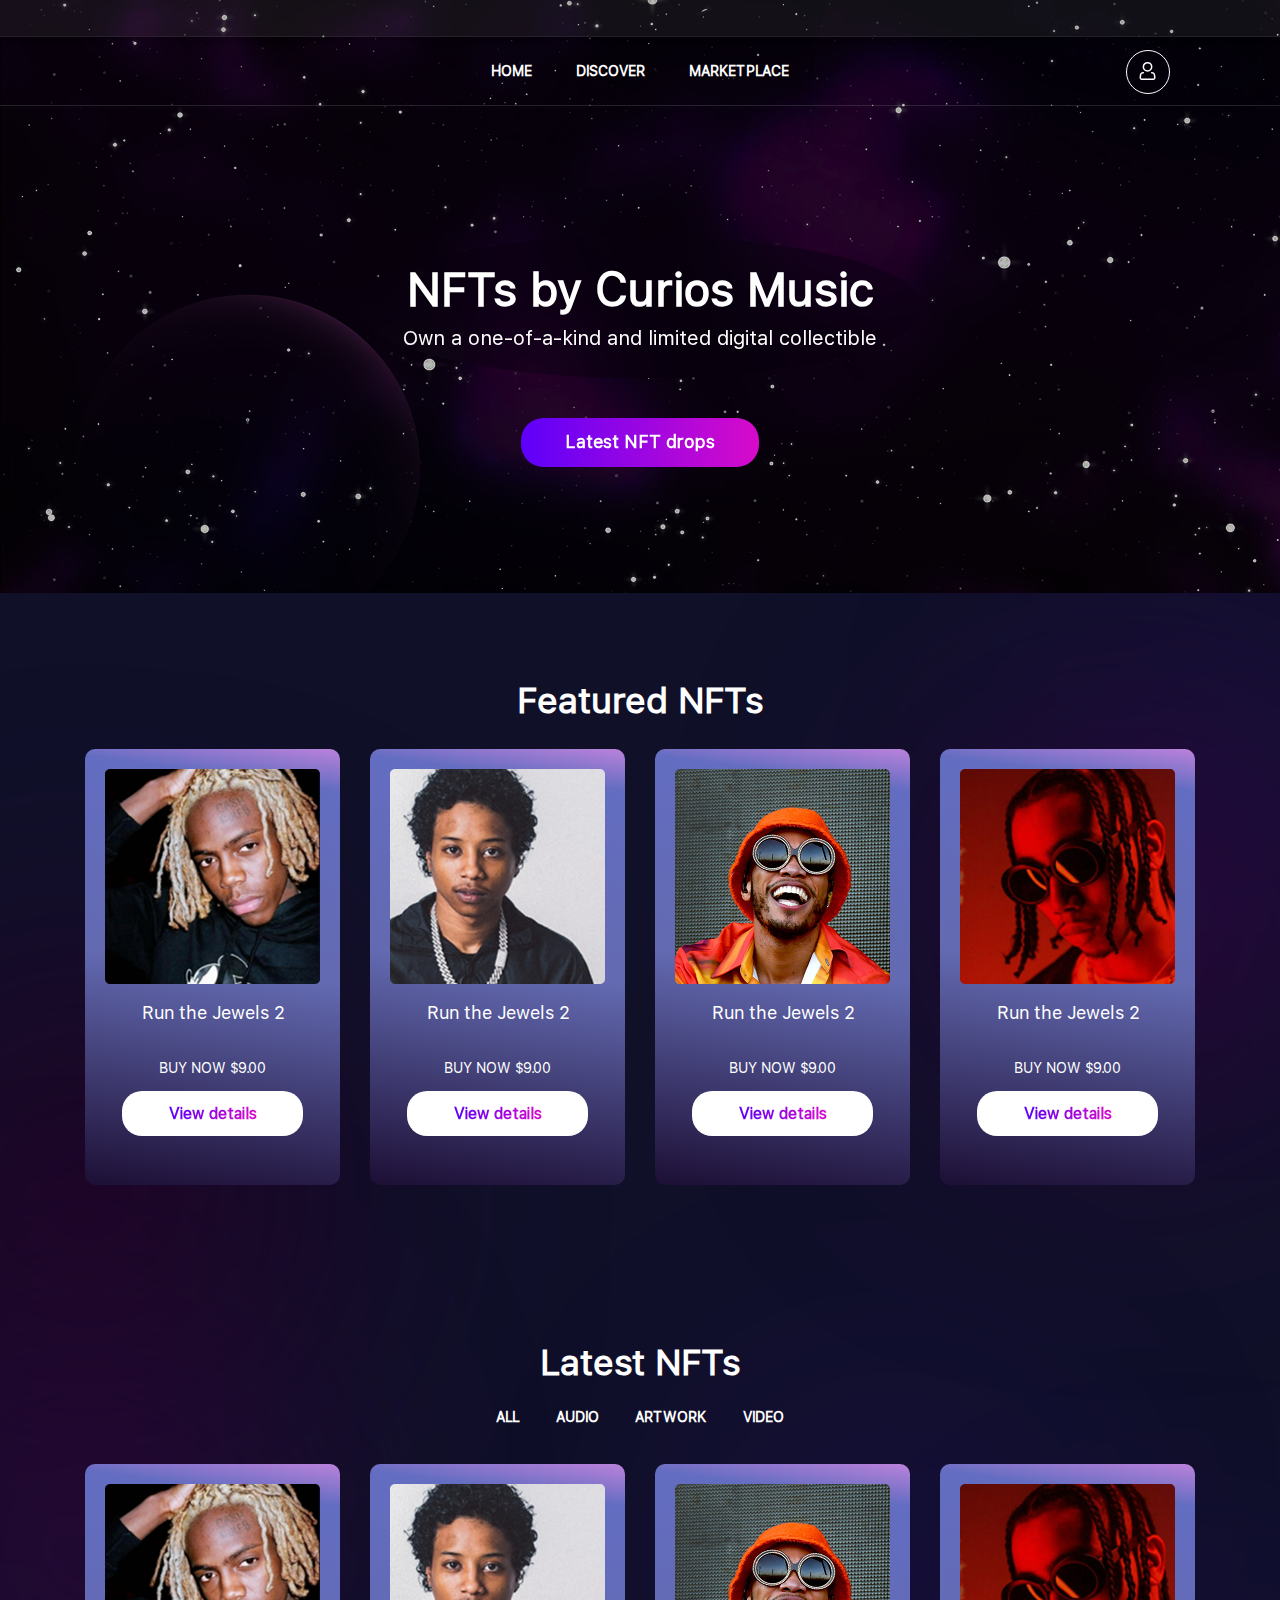
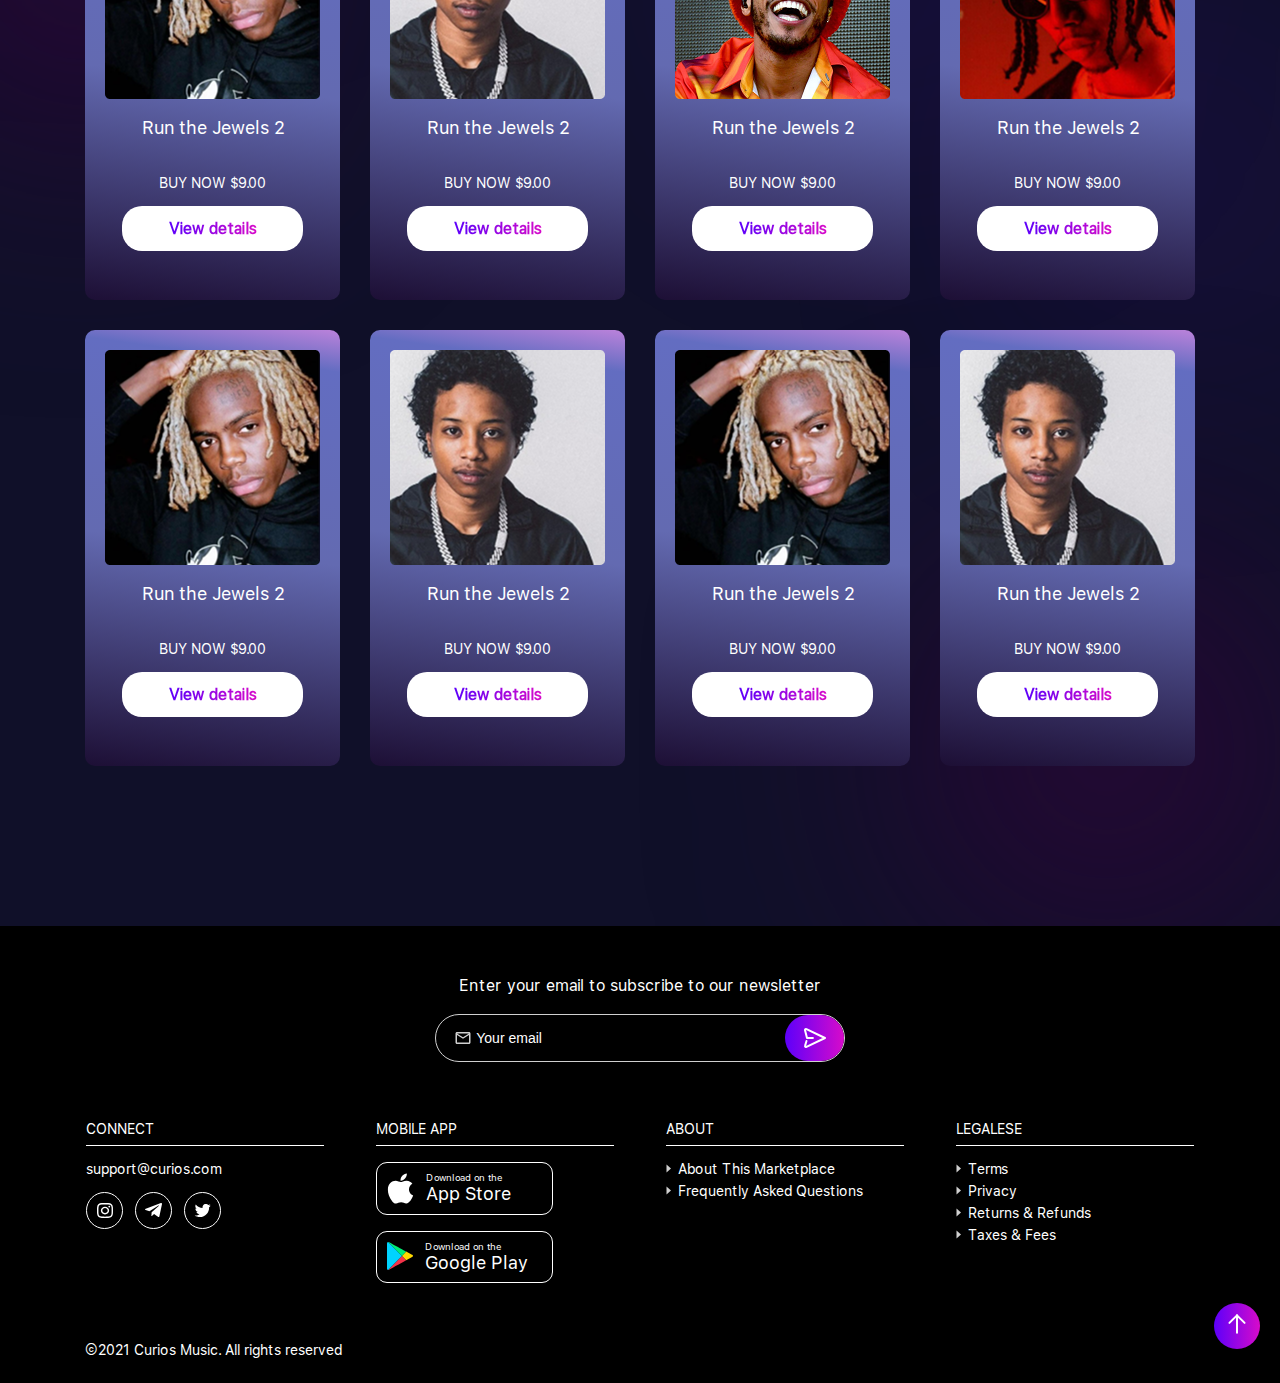
==== CuriosMusic/index.html @ eeb29ac4 "finish home page only html and css" ====
<!DOCTYPE html>
<html lang="en">

<head>
    <meta charset="UTF-8">
    <meta name="viewport" content="width=device-width, initial-scale=1.0">
    <link rel="stylesheet" href="css/style.css">
    <link rel="stylesheet" href="font/stylesheet.css">
    <title>Home</title>
</head>

<body>
    <header class="header">
        <div class="header__blur"></div>
        <nav class="nav-top">
            <a href="#" class="link link__border">HOME</a>
            <a href="#" class="link link__border">discover</a>
            <a href="#" class="link link__border">marketplace</a>
            <div class="login">
                <svg width="17" height="20" viewBox="0 0 17 20" fill="none" xmlns="http://www.w3.org/2000/svg">
                    <path
                        d="M8.52496 9.97501C10.8204 9.97501 12.6812 8.11419 12.6812 5.81876C12.6812 3.52332 10.8204 1.66251 8.52496 1.66251C6.22953 1.66251 4.36871 3.52332 4.36871 5.81876C4.36871 8.11419 6.22953 9.97501 8.52496 9.97501Z"
                        stroke="white" stroke-width="1.5" />
                    <path
                        d="M12.6812 11.6375H12.9738C13.5815 11.6377 14.1683 11.8598 14.6238 12.262C15.0793 12.6643 15.3723 13.219 15.4476 13.822L15.7726 16.4189C15.8019 16.6528 15.781 16.8903 15.7114 17.1155C15.6419 17.3408 15.5252 17.5487 15.3692 17.7254C15.2131 17.9021 15.0213 18.0437 14.8063 18.1406C14.5914 18.2375 14.3584 18.2876 14.1226 18.2875H2.92733C2.69157 18.2876 2.4585 18.2375 2.24358 18.1406C2.02866 18.0437 1.83681 17.9021 1.68076 17.7254C1.52472 17.5487 1.40804 17.3408 1.33848 17.1155C1.26892 16.8903 1.24806 16.6528 1.2773 16.4189L1.60148 13.822C1.67688 13.2187 1.97007 12.6638 2.42594 12.2615C2.88181 11.8592 3.46895 11.6373 4.07695 11.6375H4.36871"
                        stroke="white" stroke-width="1.5" stroke-linecap="round" stroke-linejoin="round" />
                </svg>
            </div>
        </nav>
        <section class="main center">
            <article>
                <h1 class="head">NFTs by Curios Music</h1>
                <p class="text">Own a one-of-a-kind and limited digital collectible</p>
            </article>
            <a href="#" class="button button__gradient"><span>Latest NFT drops</span></a>
        </section>
    </header>
    <div class="background-content center">
        <div class="featured">
            <article>
                <h1 class="head head__light">Featured NFTs</h1>
            </article>
            <div class="featured__content">
                <div class="album">
                    <figure>
                        <img src="img/rectangle/Rectangle1.png" alt="Jewels">
                    </figure>
                    <article>
                        <h1 class="head head__small">Run the Jewels 2</h1>
                        <p class="bid"><br></p>
                        <p class="price">BUY NOW $9.00</p>
                    </article>

                    <a class="button button__white"><span>View details</span></a>
                </div>
                <div class="album">
                    <figure>
                        <img src="img/rectangle/Rectangle2.png" alt="Jewels">
                    </figure>
                    <article>
                        <h1 class="head head__small">Run the Jewels 2</h1>
                        <p class="bid"><br></p>
                        <p class="price">BUY NOW $9.00</p>
                    </article>

                    <a class="button button__white"><span>View details</span></a>
                </div>
                <div class="album">
                    <figure>
                        <img src="img/rectangle/Rectangle3.png" alt="Jewels">
                    </figure>
                    <article>
                        <h1 class="head head__small">Run the Jewels 2</h1>
                        <p class="bid"><br></p>
                        <p class="price">BUY NOW $9.00</p>
                    </article>

                    <a class="button button__white"><span>View details</span></a>
                </div>
                <div class="album">
                    <figure>
                        <img src="img/rectangle/Rectangle4.png" alt="Jewels">
                    </figure>
                    <article>
                        <h1 class="head head__small">Run the Jewels 2</h1>
                        <p class="bid"><br></p>
                        <p class="price">BUY NOW $9.00</p>
                    </article>

                    <a class="button button__white"><span>View details</span></a>
                </div>
            </div>

        </div>
        <div class="latest">
            <article>
                <h1 class="head head__light">Latest NFTs</h1>
            </article>
            <nav class="nav">
                <a href="#" class="link link__button">All</a>
                <a href="#" class="link link__button">audio</a>
                <a href="#" class="link link__button">artwork</a>
                <a href="#" class="link link__button">video</a>
            </nav>
            <div class="latest__box">
                <div class="album">
                    <figure>
                        <img src="img/rectangle/Rectangle1.png" alt="Jewels">
                    </figure>
                    <article>
                        <h1 class="head head__small">Run the Jewels 2</h1>
                        <p class="bid"><br></p>
                        <p class="price">BUY NOW $9.00</p>
                    </article>

                    <a class="button button__white"><span>View details</span></a>
                </div>
                <div class="album">
                    <figure>
                        <img src="img/rectangle/Rectangle2.png" alt="Jewels">
                    </figure>
                    <article>
                        <h1 class="head head__small">Run the Jewels 2</h1>
                        <p class="bid"><br></p>
                        <p class="price">BUY NOW $9.00</p>
                    </article>

                    <a class="button button__white"><span>View details</span></a>
                </div>
                <div class="album">
                    <figure>
                        <img src="img/rectangle/Rectangle3.png" alt="Jewels">
                    </figure>
                    <article>
                        <h1 class="head head__small">Run the Jewels 2</h1>
                        <p class="bid"><br></p>
                        <p class="price">BUY NOW $9.00</p>
                    </article>

                    <a class="button button__white"><span>View details</span></a>
                </div>
                <div class="album">
                    <figure>
                        <img src="img/rectangle/Rectangle4.png" alt="Jewels">
                    </figure>
                    <article>
                        <h1 class="head head__small">Run the Jewels 2</h1>
                        <p class="bid"><br></p>
                        <p class="price">BUY NOW $9.00</p>
                    </article>

                    <a class="button button__white"><span>View details</span></a>
                </div>
                <div class="album">
                    <figure>
                        <img src="img/rectangle/Rectangle1.png" alt="Jewels">
                    </figure>
                    <article>
                        <h1 class="head head__small">Run the Jewels 2</h1>
                        <p class="bid"><br></p>
                        <p class="price">BUY NOW $9.00</p>
                    </article>

                    <a class="button button__white"><span>View details</span></a>
                </div>
                <div class="album">
                    <figure>
                        <img src="img/rectangle/Rectangle2.png" alt="Jewels">
                    </figure>
                    <article>
                        <h1 class="head head__small">Run the Jewels 2</h1>
                        <p class="bid"><br></p>
                        <p class="price">BUY NOW $9.00</p>
                    </article>

                    <a class="button button__white"><span>View details</span></a>
                </div>
                <div class="album">
                    <figure>
                        <img src="img/rectangle/Rectangle1.png" alt="Jewels">
                    </figure>
                    <article>
                        <h1 class="head head__small">Run the Jewels 2</h1>
                        <p class="bid"><br></p>
                        <p class="price">BUY NOW $9.00</p>
                    </article>

                    <a class="button button__white"><span>View details</span></a>
                </div>
                <div class="album">
                    <figure>
                        <img src="img/rectangle/Rectangle2.png" alt="Jewels">
                    </figure>
                    <article>
                        <h1 class="head head__small">Run the Jewels 2</h1>
                        <p class="bid"><br></p>
                        <p class="price">BUY NOW $9.00</p>
                    </article>

                    <a class="button button__white"><span>View details</span></a>
                </div>
            </div>
        </div>

        <div class="ellipse ellipse__big ellipse__loc1"></div>
        <div class="ellipse ellipse__loc2"></div>
        <div class="ellipse ellipse__blue ellipse__loc3"></div>
        <div class="ellipse ellipse__loc4"></div>
        <div class="ellipse ellipse__blue ellipse__loc5"></div>
        <div class="ellipse ellipse__blue ellipse__loc6"></div>
        <div class="ellipse ellipse__loc7"></div>
    </div>
    <footer class="footer">
        <div class="subscribe">
            <p class="text text__light">Enter your email to subscribe to our newsletter</p>
            <form action="#">
                <input class="subscribe__email" type="email" placeholder="Your email">
                <button class="subscribe__button">
                    <svg width="24" height="24" viewBox="0 0 24 24" fill="none" xmlns="http://www.w3.org/2000/svg">
                        <path
                            d="M9.91199 12H3.99999L2.02299 4.13505C2.01033 4.08934 2.00262 4.0424 1.99999 3.99505C1.97799 3.27405 2.77199 2.77405 3.45999 3.10405L22 12L3.45999 20.896C2.77999 21.223 1.99599 20.737 1.99999 20.029C2.00201 19.9658 2.01313 19.9031 2.03299 19.843L3.49999 15"
                            stroke="white" stroke-width="2" stroke-linecap="round" stroke-linejoin="round" />
                    </svg>
                </button>
            </form>
        </div>
        <nav class="nav__footer">
            <div class="nav__box">
                <h1 class="text text__small nav__line">Connect</h1>
                <a href="#" class="link__footer">support@curios.com</a>
                <div class="messengers">
                    <figure class="messenger">
                        <svg width="16" height="15" viewBox="0 0 16 15" fill="none" xmlns="http://www.w3.org/2000/svg">
                            <path
                                d="M8 1.375C10.1333 1.375 10.4 1.375 11.2667 1.4375C13.4667 1.5 14.4667 2.5 14.5333 4.5C14.6 5.3125 14.6 5.5 14.6 7.5C14.6 9.5 14.6 9.75 14.5333 10.5C14.4667 12.5 13.4 13.5 11.2667 13.5625C10.4 13.625 10.2 13.625 8 13.625C5.86667 13.625 5.6 13.625 4.8 13.5625C2.6 13.5 1.6 12.5 1.53333 10.5C1.46667 9.6875 1.46667 9.5 1.46667 7.5C1.46667 5.5 1.46667 5.25 1.53333 4.5C1.6 2.5 2.66667 1.5 4.8 1.4375C5.6 1.375 5.86667 1.375 8 1.375ZM8 0C5.8 0 5.53333 0 4.73333 0.0625C1.8 0.1875 0.2 1.6875 0.0666667 4.4375C0 5.1875 0 5.4375 0 7.5C0 9.5625 0 9.8125 0.0666667 10.5625C0.2 13.3125 1.8 14.8125 4.73333 14.9375C5.53333 15 5.8 15 8 15C10.2 15 10.4667 15 11.2667 14.9375C14.2 14.8125 15.8 13.3125 15.9333 10.5625C16 9.8125 16 9.5625 16 7.5C16 5.4375 16 5.1875 15.9333 4.4375C15.8 1.6875 14.2 0.1875 11.2667 0.0625C10.4667 0 10.2 0 8 0ZM8 3.625C5.73333 3.625 3.86667 5.375 3.86667 7.5C3.86667 9.625 5.73333 11.375 8 11.375C10.2667 11.375 12.1333 9.625 12.1333 7.5C12.1333 5.375 10.2667 3.625 8 3.625ZM8 10C6.53333 10 5.33333 8.875 5.33333 7.5C5.33333 6.125 6.53333 5 8 5C9.46667 5 10.6667 6.125 10.6667 7.5C10.6667 8.875 9.46667 10 8 10ZM12.2667 2.625C11.7333 2.625 11.3333 3 11.3333 3.5C11.3333 4 11.7333 4.375 12.2667 4.375C12.8 4.375 13.2 4 13.2 3.5C13.2 3 12.8 2.625 12.2667 2.625Z"
                                fill="white" />
                        </svg>
                    </figure>
                    <figure class="messenger">
                        <svg width="17" height="14" viewBox="0 0 17 14" fill="none" xmlns="http://www.w3.org/2000/svg">
                            <path
                                d="M6.65821 9.17502L6.37417 13.0909C6.80023 13.0909 6.94225 12.9511 7.15528 12.7413L9.07255 10.9931L12.9781 13.7902C13.6882 14.2098 14.1853 14 14.3983 13.1609L16.9547 1.27324C17.1677 0.224335 16.5996 -0.195228 15.8895 0.0844807L0.764382 5.74859C-0.229757 6.09822 -0.229757 6.65764 0.622362 6.93735L4.4569 8.12611L13.4752 2.60186C13.9012 2.32215 14.2563 2.46201 13.9722 2.74172L6.65821 9.17502Z"
                                fill="white" />
                        </svg>
                    </figure>
                    <figure class="messenger">
                        <svg width="17" height="17" viewBox="0 0 17 17" fill="none" xmlns="http://www.w3.org/2000/svg">
                            <path
                                d="M16.7471 3.49695C16.1557 3.75904 15.5203 3.93612 14.8523 4.01616C15.5415 3.60377 16.0572 2.9547 16.303 2.19008C15.6555 2.5747 14.9468 2.84543 14.2078 2.9905C13.7108 2.45986 13.0525 2.10814 12.3352 1.98996C11.6178 1.87177 10.8815 1.99372 10.2405 2.33688C9.59961 2.68004 9.08989 3.22521 8.79053 3.88774C8.49117 4.55028 8.41893 5.29311 8.585 6.00091C7.27295 5.93503 5.98941 5.59401 4.81768 4.99997C3.64595 4.40593 2.61222 3.57215 1.78359 2.55275C1.50025 3.0415 1.33734 3.60816 1.33734 4.21166C1.33702 4.75495 1.47081 5.28992 1.72683 5.7691C1.98286 6.24828 2.3532 6.65686 2.805 6.95858C2.28103 6.94191 1.76862 6.80033 1.31042 6.54562V6.58812C1.31037 7.3501 1.57394 8.08864 2.05642 8.67841C2.53891 9.26818 3.21058 9.67286 3.95746 9.82379C3.47139 9.95534 2.96178 9.97471 2.46713 9.88045C2.67786 10.5361 3.08833 11.1094 3.6411 11.5202C4.19386 11.931 4.86124 12.1586 5.5498 12.1712C4.38093 13.0888 2.93738 13.5865 1.45138 13.5843C1.18815 13.5844 0.925141 13.569 0.663712 13.5383C2.17209 14.5081 3.92795 15.0228 5.72121 15.0208C11.7916 15.0208 15.1102 9.99308 15.1102 5.63258C15.1102 5.49091 15.1066 5.34783 15.1003 5.20616C15.7458 4.73935 16.3029 4.1613 16.7457 3.49908L16.7471 3.49695Z"
                                fill="white" />
                        </svg>
                    </figure>
                </div>
            </div>
            <div class="nav__box">
                <h1 class="text text__small nav__line">mobile APP</h1>
                <div class="messenger__download">
                    <svg width="27" height="31" viewBox="0 0 27 31" fill="none" xmlns="http://www.w3.org/2000/svg">
                        <path
                            d="M22.0057 16.3563C21.9912 13.8921 23.1077 12.0349 25.3624 10.6654C24.1014 8.85879 22.1936 7.86514 19.6787 7.67363C17.2976 7.48574 14.6924 9.06113 13.7385 9.06113C12.7304 9.06113 10.4251 7.73867 8.61123 7.73867C4.86787 7.79648 0.889648 10.7232 0.889648 16.6779C0.889648 18.4376 1.21123 20.2551 1.85439 22.1268C2.71436 24.591 5.81455 30.6288 9.04844 30.5312C10.7395 30.4915 11.9354 29.3316 14.1359 29.3316C16.2714 29.3316 17.3771 30.5312 19.2632 30.5312C22.526 30.4843 25.3299 24.9957 26.1465 22.5242C21.7708 20.461 22.0057 16.4828 22.0057 16.3563ZM18.2081 5.33584C20.04 3.16064 19.8738 1.18057 19.8196 0.46875C18.2009 0.562695 16.3292 1.5708 15.2633 2.81016C14.089 4.13984 13.3988 5.78389 13.547 7.6375C15.2958 7.77119 16.8929 6.87148 18.2081 5.33584Z"
                            fill="white" />
                    </svg>
                    <div class="messenger__title">
                        <p class="messenger__text">Download on the</p>
                        <p class="messenger__head">App Store</p>
                    </div>

                </div>
                <div class="messenger__download">
                    <svg width="26" height="28" viewBox="0 0 26 28" fill="none" xmlns="http://www.w3.org/2000/svg">
                        <g clip-path="url(#clip0_101_503)">
                            <path
                                d="M19.1763 18.2793C22.473 16.458 24.9722 15.0701 25.1876 14.9622C25.8767 14.5935 26.5883 13.6176 25.1876 12.8596C24.7353 12.6212 22.3004 11.2765 19.1763 9.54248L14.8455 13.9433L19.1763 18.2792V18.2793Z"
                                fill="#FFD900" />
                            <path
                                d="M14.8455 13.9431L1.05565 27.9271C1.37933 27.9702 1.74476 27.8838 2.17558 27.6455C3.0801 27.1474 12.6688 21.8786 19.1763 18.2802L14.8455 13.9431Z"
                                fill="#F43249" />
                            <path
                                d="M14.8455 13.9432L19.1763 9.56403C19.1763 9.56403 3.1455 0.761301 2.17558 0.241665C1.81016 0.023899 1.40066 -0.0407871 1.03422 0.023899L14.8455 13.9432Z"
                                fill="#00EE76" />
                            <path
                                d="M14.8455 13.9432L1.03421 0.0239258C0.473687 0.15432 0 0.652597 0 1.67163V26.2794C0 27.2121 0.366539 27.8839 1.05564 27.9487L14.8455 13.9432Z"
                                fill="#00D3FF" />
                        </g>
                        <defs>
                            <clipPath id="clip0_101_503">
                                <rect width="26" height="28" fill="white" />
                            </clipPath>
                        </defs>
                    </svg>
                    <div class="messenger__title">
                        <p class="messenger__text">Download on the</p>
                        <p class="messenger__head">Google Play</p>
                    </div>

                </div>
            </div>
            <div class="nav__box">
                <h1 class="text text__small nav__line">about</h1>
                <div class="nav__link">
                    <a href="#" class="link__footer link__footer_title">
                        <svg width="5" height="9" viewBox="0 0 5 9" fill="none" xmlns="http://www.w3.org/2000/svg">
                            <path d="M5 4.5L0.5 8.39711L0.5 0.602886L5 4.5Z" fill="#D0D0D0" />
                        </svg><span>about this marketplace</span></a>
                    <a href="#" class="link__footer link__footer_title">
                        <svg width="5" height="9" viewBox="0 0 5 9" fill="none" xmlns="http://www.w3.org/2000/svg">
                            <path d="M5 4.5L0.5 8.39711L0.5 0.602886L5 4.5Z" fill="#D0D0D0" />
                        </svg><span>frequently asked questions</span></a>
                </div>
            </div>
            <div class="nav__box">
                <h1 class="text text__small nav__line">legalese</h1>
                <div class="nav__link">
                    <a href="#" class="link__footer link__footer_title">
                        <svg width="5" height="9" viewBox="0 0 5 9" fill="none" xmlns="http://www.w3.org/2000/svg">
                            <path d="M5 4.5L0.5 8.39711L0.5 0.602886L5 4.5Z" fill="#D0D0D0" />
                        </svg><span>terms</span></a>
                    <a href="#" class="link__footer link__footer_title">
                        <svg width="5" height="9" viewBox="0 0 5 9" fill="none" xmlns="http://www.w3.org/2000/svg">
                            <path d="M5 4.5L0.5 8.39711L0.5 0.602886L5 4.5Z" fill="#D0D0D0" />
                        </svg><span>privacy</span></a>
                    <a href="#" class="link__footer link__footer_title">
                        <svg width="5" height="9" viewBox="0 0 5 9" fill="none" xmlns="http://www.w3.org/2000/svg">
                            <path d="M5 4.5L0.5 8.39711L0.5 0.602886L5 4.5Z" fill="#D0D0D0" />
                        </svg><span>returns & refunds</span></a>
                    <a href="#" class="link__footer link__footer_title">
                        <svg width="5" height="9" viewBox="0 0 5 9" fill="none" xmlns="http://www.w3.org/2000/svg">
                            <path d="M5 4.5L0.5 8.39711L0.5 0.602886L5 4.5Z" fill="#D0D0D0" />
                        </svg><span>taxes & fees</span></a>
                </div>
            </div>
        </nav>
        <div class="footer__about center">
            <a href="#" class="footer__author">©2021 Curios Music. All rights reserved</a>
            <div class="footer__pay">

            </div>
            <button class="button button__up">
                <svg width="26" height="26" viewBox="0 0 26 26" fill="none" xmlns="http://www.w3.org/2000/svg">
                    <path d="M13 21.6666V4.33325" stroke="white" stroke-width="2" stroke-linecap="round"
                        stroke-linejoin="round" />
                    <path d="M5.41669 11.9166L13 4.33325L20.5834 11.9166" stroke="white" stroke-width="2"
                        stroke-linecap="round" stroke-linejoin="round" />
                </svg>
            </button>
        </div>
    </footer>
</body>

</html>
---- CuriosMusic/css/style.css ----
* {
  margin: 0;
  padding: 0;
}

body {
  font-family: "SFProText";
  background: #101029;
}

a {
  text-decoration: none;
}

.center {
  padding-left: calc(50% - 555px);
  padding-right: calc(50% - 555px);
}

.header {
  display: flex;
  flex-direction: column;
  position: relative;
  padding-top: 2.25rem;
  padding-bottom: 7.88rem;
  background: url("../img/bachground.png");
}
.header__blur {
  position: absolute;
  top: 0;
  width: 100%;
  height: 2.25rem;
  box-shadow: 0px 4px 4px 0px rgba(0, 0, 0, 0.2509803922);
  background: rgba(124, 124, 124, 0.1254901961);
}

.nav-top {
  display: flex;
  flex-direction: row;
  justify-content: center;
  position: relative;
  font-size: 0.875em;
  gap: 3.125em;
  border-top: 1px solid rgba(255, 255, 255, 0.1254901961);
  border-bottom: 1px solid rgba(255, 255, 255, 0.1254901961);
}

.featured {
  display: flex;
  flex-direction: column;
  align-items: center;
  padding-top: 5.625em;
}
.featured__content {
  display: flex;
  flex-flow: row wrap;
  justify-content: center;
  gap: 1.875rem;
  padding-top: 1.875rem;
}

.latest {
  display: flex;
  flex-direction: column;
  align-items: center;
  padding-top: 10em;
  padding-bottom: 10em;
}
.latest__box {
  display: flex;
  flex-flow: row wrap;
  justify-content: center;
  gap: 1.875rem;
}

.nav {
  display: flex;
  flex-direction: row;
  align-items: center;
  margin-top: 1.25rem;
  margin-bottom: 2rem;
}
.nav__footer {
  display: flex;
  flex-flow: row wrap;
  justify-content: center;
  gap: 3.25rem;
}
.nav__box {
  display: flex;
  flex-direction: column;
  gap: 1rem;
  width: 14.875em;
}
.nav__link {
  display: flex;
  flex-direction: column;
  gap: 8px;
}
.nav__line {
  padding-bottom: 0.625em;
  border-bottom: 1px solid #FFF;
}

.album {
  display: flex;
  flex-direction: column;
  text-align: center;
  align-items: center;
  gap: 1em;
  padding: 1.25rem;
  width: 215px;
  height: 396px;
  border-radius: 10px;
  background: linear-gradient(188deg, rgb(187, 130, 219) 0%, rgb(99, 109, 193) 9%, rgb(99, 106, 177) 50%, rgb(29, 15, 53) 100%);
}
.album article {
  display: flex;
  flex-direction: column;
  gap: 0.625em;
}

.main {
  display: flex;
  flex-direction: column;
  align-items: center;
  gap: 2.5rem;
  padding-top: 8.125em;
}
.main article {
  width: 35.375em;
  height: 8.875em;
  background: rgba(8, 1, 12, 0.3764705882);
  border-radius: 50%;
  text-align: center;
  align-content: center;
  -webkit-backdrop-filter: blur(26px);
          backdrop-filter: blur(26px);
}
.main article p {
  padding-top: 0.75em;
}

.footer {
  display: flex;
  flex-direction: column;
  gap: 3.75em;
  padding-top: 3.25em;
  padding-bottom: 1.625em;
  background: #000;
}
.footer__about {
  display: flex;
  flex-direction: row;
  justify-content: space-between;
  position: relative;
}
.footer__author {
  font-weight: 400;
  font-size: 0.875em;
  line-height: 100%;
  color: #FFF;
}

.subscribe {
  display: flex;
  flex-direction: column;
  align-items: center;
  gap: 1.25rem;
}
.subscribe form {
  position: relative;
  display: flex;
  flex-direction: row;
  width: 25.625em;
}
.subscribe__email {
  width: 100%;
  height: auto;
  font-weight: 500;
  font-size: 0.875em;
  line-height: 100%;
  padding-left: 2.875em;
  padding-top: 1.07em;
  padding-bottom: 1.07em;
  padding-right: 4.6em;
  background: url("data:image/svg+xml;charset=UTF-8,%3csvg width='16' height='12' viewBox='0 0 16 12' fill='none' xmlns='http://www.w3.org/2000/svg'%3e%3cpath d='M15.5 1.5C15.5 0.675 14.825 0 14 0H2C1.175 0 0.5 0.675 0.5 1.5V10.5C0.5 11.325 1.175 12 2 12H14C14.825 12 15.5 11.325 15.5 10.5V1.5ZM14 1.5L8 5.25L2 1.5H14ZM14 10.5H2V3L8 6.75L14 3V10.5Z' fill='%23D0D0D0'/%3e%3c/svg%3e ") no-repeat;
  background-position: 1.344em;
  border: 1px solid #D0D0D0;
  border-radius: 1.5rem;
  box-sizing: border-box;
  color: #FFF;
}
.subscribe__email::-moz-placeholder {
  color: #FFF;
}
.subscribe__email::placeholder {
  color: #FFF;
}
.subscribe__button {
  position: absolute;
  display: flex;
  justify-content: center;
  align-items: center;
  cursor: pointer;
  top: 1px;
  right: 1px;
  width: 59px;
  height: 46px;
  background: linear-gradient(90deg, #5D00FA 0%, #D70BCA 100%);
  border: none;
  border-radius: 1.5rem;
}

.login {
  position: absolute;
  align-content: center;
  text-align: center;
  right: 8.6%;
  top: calc(50% - 1.3125rem);
  width: 2.625rem;
  height: 2.625rem;
  border-radius: 50%;
  border: 1px solid #FFF;
  transition: 0.4s;
  cursor: pointer;
}
.login path {
  transition: 0.4s;
}
.login:hover {
  border: 1px solid #5B00FB;
}
.login:hover path {
  stroke: #5B00FB;
}

.head {
  font-weight: 600;
  font-size: 2.875em;
  line-height: 100%;
  color: #FFF;
}
.head__light {
  font-size: 2.25em;
}
.head__small {
  font-weight: 500;
  font-size: 1.125em;
}

.text {
  font-weight: 500;
  font-size: 1.25em;
  line-height: 100%;
  color: #FFF;
}
.text__light {
  font-size: 1em;
}
.text__small {
  font-size: 0.875em;
  text-transform: uppercase;
}

.price {
  font-weight: 500;
  font-size: 0.875em;
  line-height: 100%;
  text-transform: uppercase;
  color: #FFF;
}

.messengers {
  display: flex;
  flex-direction: row;
  gap: 0.75rem;
}

.messenger {
  display: flex;
  justify-content: center;
  align-items: center;
  width: 35px;
  height: 35px;
  border: 1px solid #FFF;
  border-radius: 50%;
  transition: 0.4s;
  cursor: pointer;
}
.messenger path {
  transition: 0.4s;
}
.messenger:hover {
  border: 1px solid #5B00FB;
}
.messenger:hover path {
  stroke: #5B00FB;
}
.messenger:hover path {
  fill: #5B00FB;
}
.messenger__download {
  display: flex;
  flex-direction: row;
  gap: 0.75rem;
  justify-content: start;
  width: 165px;
  padding-top: 10px;
  padding-bottom: 10px;
  padding-left: 10px;
  border: 1px solid #FFF;
  border-radius: 11px;
  cursor: pointer;
}
.messenger__download:hover {
  border: 1px solid #5B00FB;
}
.messenger__title {
  display: flex;
  flex-direction: column;
  gap: 2px;
}
.messenger__text {
  font-weight: 300;
  font-size: 0.6em;
  line-height: 100%;
  color: #FFF;
}
.messenger__head {
  font-weight: 400;
  font-size: 18px;
  line-height: 100%;
  color: #FFF;
}

.link {
  padding-top: 1.688rem;
  padding-bottom: 1.688rem;
  font-weight: 600;
  line-height: 100%;
  text-transform: uppercase;
  color: #FFF;
  text-decoration: none;
  transition: 0.4s;
  box-sizing: border-box;
}
.link:hover {
  color: #5B00FB;
}
.link__border {
  display: inline-block;
  position: relative;
  text-align: center;
}
.link__border:after {
  top: 0;
  content: "";
  position: absolute;
  width: calc(100% + 2.8em);
  height: 2px;
  left: -1.25em;
  background: transpartent;
  transition: background 0.4s;
}
.link__border:hover:after {
  background: #5B00FB;
}
.link__button {
  position: relative;
  font-size: 0.875em;
  padding: 0.54rem 1.15rem;
  color: #FFF;
  border-radius: 1em;
  transition: 0.4s;
}
.link__button:hover {
  background: linear-gradient(90deg, #5D00FA 0%, #D70BCA 100%);
  color: #FFF;
}
.link__footer {
  font-weight: 400;
  font-size: 0.875em;
  line-height: 100%;
  color: #FFF;
}
.link__footer:hover {
  color: #5B00FB;
}
.link__footer:hover path {
  fill: #5B00FB;
}
.link__footer_title {
  display: flex;
  flex-direction: row;
  align-items: center;
  gap: 0.5em;
  text-transform: capitalize;
}

.button {
  font-weight: 600;
  font-size: 1.125em;
  line-height: 100%;
  color: #FFF;
  cursor: pointer;
}
.button__gradient {
  position: relative;
  border: none;
  border-radius: 1.25em;
  padding: 0.861em 2.45em;
  background: linear-gradient(90deg, #5D00FA 0%, #D70BCA 100%);
  transition: background 0.4s;
}
.button__gradient span {
  transition: 0.4s;
  background: #FFF;
  -webkit-background-clip: text;
  -webkit-text-fill-color: transparent;
}
.button__gradient:hover {
  background: #FFF;
}
.button__gradient:hover span {
  transition: 0.4s;
  background: linear-gradient(90deg, #5D00FA 0%, #D70BCA 100%);
  -webkit-background-clip: text;
  -webkit-text-fill-color: transparent;
}
.button__white {
  position: relative;
  font-size: 1em;
  border: none;
  border-radius: 1.25em;
  padding: 0.91em 2.9em;
  background: #FFF;
}
.button__white span {
  transition: 0.4s;
  background: linear-gradient(90deg, #5D00FA 0%, #D70BCA 100%);
  -webkit-background-clip: text;
  -webkit-text-fill-color: transparent;
}
.button__white:hover {
  background: linear-gradient(90deg, #5D00FA 0%, #D70BCA 100%);
}
.button__white:hover span {
  transition: 0.4s;
  background: #FFF;
  -webkit-background-clip: text;
  -webkit-text-fill-color: transparent;
}
.button__up {
  position: absolute;
  bottom: 0.5rem;
  right: 1.25rem;
  justify-content: center;
  width: 46px;
  height: 46px;
  background: linear-gradient(90deg, #5D00FA 0%, #D70BCA 100%);
  border-radius: 50%;
  border: none;
}

.background-content {
  position: relative;
  overflow: hidden;
  z-index: 0;
  background: #101029;
}

.ellipse {
  z-index: -5;
  position: absolute;
  filter: blur(145px);
  border-radius: 50%;
  background: #37013E;
  width: 18.625rem;
  height: 18.625rem;
}
.ellipse__big {
  width: 25.375rem;
  height: 25.375rem;
  background: #230127;
}
.ellipse__blue {
  background: rgba(91, 0, 251, 0.1411764706);
}
.ellipse__loc1 {
  top: 24.938rem;
  left: -7.25rem;
}
.ellipse__loc2 {
  top: 50.313rem;
  left: -3.875rem;
}
.ellipse__loc3 {
  top: 2.25rem;
  right: -6.375rem;
}
.ellipse__loc4 {
  z-index: -4;
  top: 11.563rem;
  right: 0;
}
.ellipse__loc5 {
  top: 64.625rem;
  right: -3.313rem;
}
.ellipse__loc6 {
  z-index: -4;
  top: 51.5rem;
  right: 15rem;
}
.ellipse__loc7 {
  bottom: 1.625rem;
  right: 1.5rem;
}

@media (min-width: 1921px) {
  body {
    width: 1920px;
    padding-left: calc(50% - 960px);
    padding-right: calc(50% - 960px);
  }
}
@media (max-width: 1024px) {
  .center {
    padding-left: calc(50% - 50vw);
    padding-right: calc(50% - 50vw);
  }
}/*# sourceMappingURL=style.css.map */
---- CuriosMusic/font/stylesheet.css ----
@font-face {
    font-family: 'SFProText';
    src: url('SFProText-Regular.woff2') format('woff2'),
        url('SFProText-Regular.woff') format('woff');
    font-weight: normal;
    font-style: normal;
    font-display: swap;
}
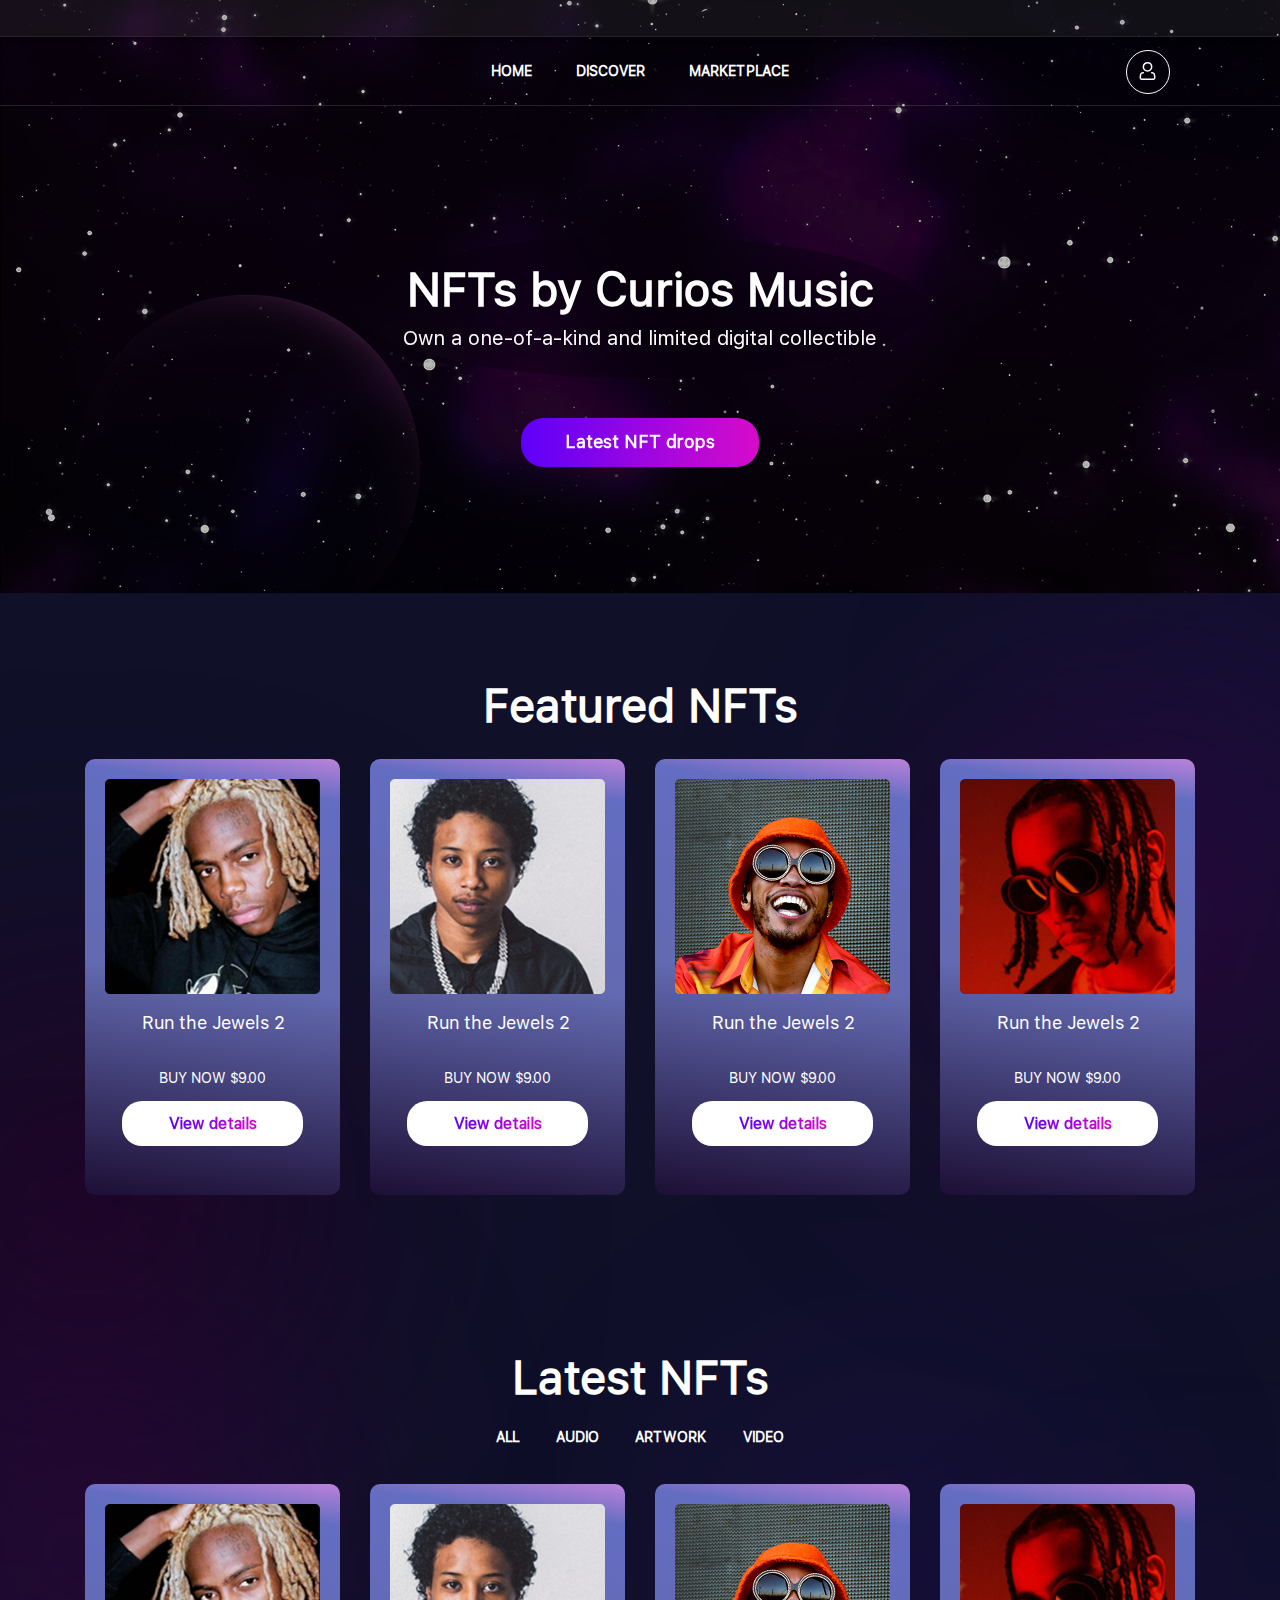
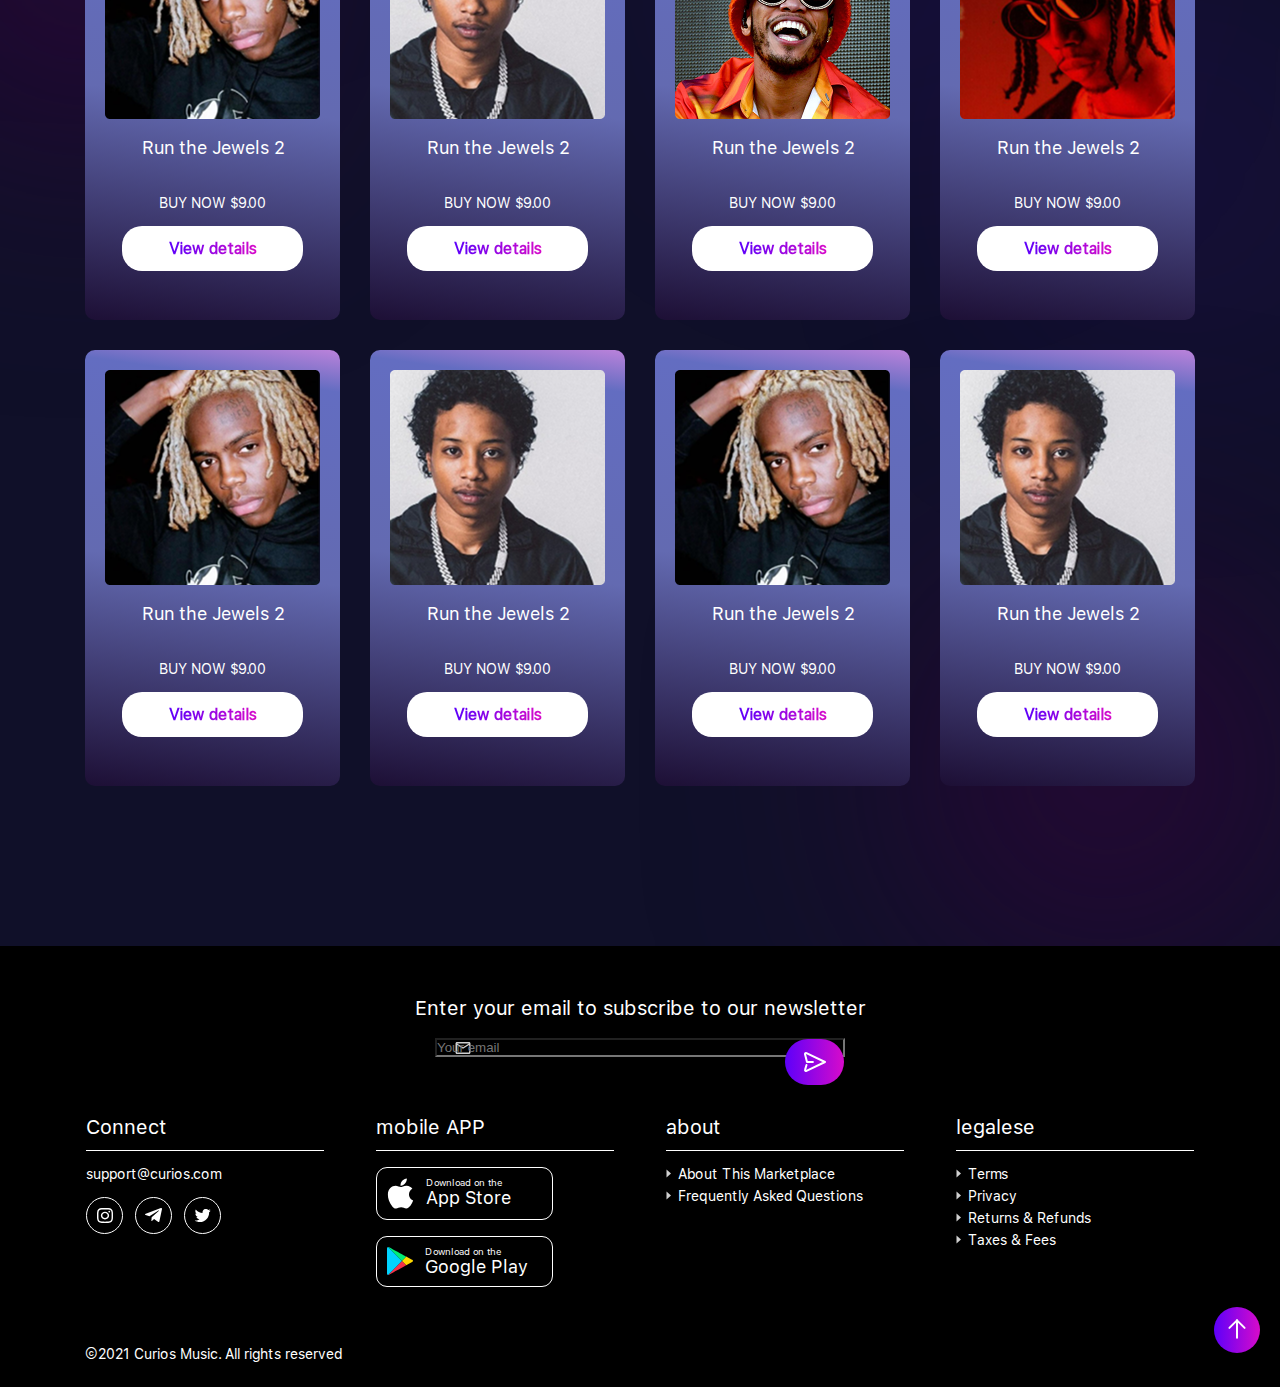
==== commit 859e0e0d: "Merge pull request #3 from VladimirTialin/CuriosMusic" ====
--- a/CuriosMusic/index.html
+++ b/CuriosMusic/index.html
@@ -38,7 +38,7 @@
     <div class="background-content center">
         <div class="featured">
             <article>
-                <h1 class="head head__light">Featured NFTs</h1>
+                <h1 class="head headt__t36">Featured NFTs</h1>
             </article>
             <div class="featured__content">
                 <div class="album">
@@ -46,7 +46,7 @@
                         <img src="img/rectangle/Rectangle1.png" alt="Jewels">
                     </figure>
                     <article>
-                        <h1 class="head head__small">Run the Jewels 2</h1>
+                        <h1 class="head head__t18">Run the Jewels 2</h1>
                         <p class="bid"><br></p>
                         <p class="price">BUY NOW $9.00</p>
                     </article>
@@ -58,7 +58,7 @@
                         <img src="img/rectangle/Rectangle2.png" alt="Jewels">
                     </figure>
                     <article>
-                        <h1 class="head head__small">Run the Jewels 2</h1>
+                        <h1 class="head head__t18">Run the Jewels 2</h1>
                         <p class="bid"><br></p>
                         <p class="price">BUY NOW $9.00</p>
                     </article>
@@ -70,7 +70,7 @@
                         <img src="img/rectangle/Rectangle3.png" alt="Jewels">
                     </figure>
                     <article>
-                        <h1 class="head head__small">Run the Jewels 2</h1>
+                        <h1 class="head head__t18">Run the Jewels 2</h1>
                         <p class="bid"><br></p>
                         <p class="price">BUY NOW $9.00</p>
                     </article>
@@ -82,7 +82,7 @@
                         <img src="img/rectangle/Rectangle4.png" alt="Jewels">
                     </figure>
                     <article>
-                        <h1 class="head head__small">Run the Jewels 2</h1>
+                        <h1 class="head head__t18">Run the Jewels 2</h1>
                         <p class="bid"><br></p>
                         <p class="price">BUY NOW $9.00</p>
                     </article>
@@ -94,7 +94,7 @@
         </div>
         <div class="latest">
             <article>
-                <h1 class="head head__light">Latest NFTs</h1>
+                <h1 class="head headt__t36">Latest NFTs</h1>
             </article>
             <nav class="nav">
                 <a href="#" class="link link__button">All</a>
@@ -108,7 +108,7 @@
                         <img src="img/rectangle/Rectangle1.png" alt="Jewels">
                     </figure>
                     <article>
-                        <h1 class="head head__small">Run the Jewels 2</h1>
+                        <h1 class="head head__t18">Run the Jewels 2</h1>
                         <p class="bid"><br></p>
                         <p class="price">BUY NOW $9.00</p>
                     </article>
@@ -120,7 +120,7 @@
                         <img src="img/rectangle/Rectangle2.png" alt="Jewels">
                     </figure>
                     <article>
-                        <h1 class="head head__small">Run the Jewels 2</h1>
+                        <h1 class="head head__t18">Run the Jewels 2</h1>
                         <p class="bid"><br></p>
                         <p class="price">BUY NOW $9.00</p>
                     </article>
@@ -132,7 +132,7 @@
                         <img src="img/rectangle/Rectangle3.png" alt="Jewels">
                     </figure>
                     <article>
-                        <h1 class="head head__small">Run the Jewels 2</h1>
+                        <h1 class="head head__t18">Run the Jewels 2</h1>
                         <p class="bid"><br></p>
                         <p class="price">BUY NOW $9.00</p>
                     </article>
@@ -144,7 +144,7 @@
                         <img src="img/rectangle/Rectangle4.png" alt="Jewels">
                     </figure>
                     <article>
-                        <h1 class="head head__small">Run the Jewels 2</h1>
+                        <h1 class="head head__t18">Run the Jewels 2</h1>
                         <p class="bid"><br></p>
                         <p class="price">BUY NOW $9.00</p>
                     </article>
@@ -156,7 +156,7 @@
                         <img src="img/rectangle/Rectangle1.png" alt="Jewels">
                     </figure>
                     <article>
-                        <h1 class="head head__small">Run the Jewels 2</h1>
+                        <h1 class="head head__t18">Run the Jewels 2</h1>
                         <p class="bid"><br></p>
                         <p class="price">BUY NOW $9.00</p>
                     </article>
@@ -168,7 +168,7 @@
                         <img src="img/rectangle/Rectangle2.png" alt="Jewels">
                     </figure>
                     <article>
-                        <h1 class="head head__small">Run the Jewels 2</h1>
+                        <h1 class="head head__t18">Run the Jewels 2</h1>
                         <p class="bid"><br></p>
                         <p class="price">BUY NOW $9.00</p>
                     </article>
@@ -180,7 +180,7 @@
                         <img src="img/rectangle/Rectangle1.png" alt="Jewels">
                     </figure>
                     <article>
-                        <h1 class="head head__small">Run the Jewels 2</h1>
+                        <h1 class="head head__t18">Run the Jewels 2</h1>
                         <p class="bid"><br></p>
                         <p class="price">BUY NOW $9.00</p>
                     </article>
@@ -192,7 +192,7 @@
                         <img src="img/rectangle/Rectangle2.png" alt="Jewels">
                     </figure>
                     <article>
-                        <h1 class="head head__small">Run the Jewels 2</h1>
+                        <h1 class="head head__t18">Run the Jewels 2</h1>
                         <p class="bid"><br></p>
                         <p class="price">BUY NOW $9.00</p>
                     </article>
@@ -345,6 +345,7 @@
             </button>
         </div>
     </footer>
+    <script src="js/script.js"></script>
 </body>
 
 </html>--- a/CuriosMusic/css/style.css
+++ b/CuriosMusic/css/style.css
@@ -1,3 +1,4 @@
+@charset "UTF-8";
 * {
   margin: 0;
   padding: 0;
@@ -22,8 +23,6 @@
   flex-direction: column;
   position: relative;
   padding-top: 2.25rem;
-  padding-bottom: 7.88rem;
-  background: url("../img/bachground.png");
 }
 .header__blur {
   position: absolute;
@@ -32,6 +31,16 @@
   height: 2.25rem;
   box-shadow: 0px 4px 4px 0px rgba(0, 0, 0, 0.2509803922);
   background: rgba(124, 124, 124, 0.1254901961);
+}
+
+.breadcrumbs {
+  display: flex;
+  justify-content: space-between;
+  padding-top: 1.125em;
+  padding-bottom: 1.125em;
+  box-shadow: 0px 4px 4px 0px rgba(0, 0, 0, 0.2509803922);
+  background: rgba(124, 124, 124, 0.1254901961);
+  border-bottom: 1px solid rgba(255, 255, 255, 0.1254901961);
 }
 
 .nav-top {
@@ -141,6 +150,98 @@
   padding-top: 0.75em;
 }
 
+.error {
+  display: flex;
+  flex-direction: column;
+  gap: 0.5em;
+  align-items: center;
+  padding-top: 6.9375em;
+  padding-bottom: 7.5em;
+}
+
+.about {
+  position: relative;
+}
+.about__box-gradient {
+  width: 22.9375em;
+  height: 24.5em;
+  border-radius: 0.3125rem;
+  background: linear-gradient(188deg, rgb(187, 130, 219) 0%, rgb(99, 109, 193) 9%, rgb(99, 106, 177) 50%, rgb(29, 15, 53) 100%);
+  top: 0.75rem;
+  right: 1.5rem;
+  position: absolute;
+}
+.about figure {
+  position: absolute;
+  width: auto;
+  height: auto;
+  top: -0.75rem;
+  right: 0;
+}
+.about p {
+  width: 59.9%;
+}
+
+.terms {
+  display: flex;
+  flex-direction: column;
+  gap: 1.25em;
+}
+.terms article {
+  display: flex;
+  flex-direction: column;
+  gap: 0.5em;
+}
+.terms article h2 {
+  padding-bottom: 0.875em;
+}
+
+.account {
+  display: flex;
+  flex-direction: row;
+  gap: 3.875em;
+  width: 380px;
+}
+.account__login {
+  display: flex;
+  flex-direction: column;
+  gap: 20px;
+  padding: 32px;
+  width: 382px;
+}
+.account__login_email {
+  background: url("data:image/svg+xml;charset=UTF-8,%3csvg width='16' height='12' viewBox='0 0 16 12' fill='none' xmlns='http://www.w3.org/2000/svg'%3e%3cpath d='M15.5 1.5C15.5 0.675 14.825 0 14 0H2C1.175 0 0.5 0.675 0.5 1.5V10.5C0.5 11.325 1.175 12 2 12H14C14.825 12 15.5 11.325 15.5 10.5V1.5ZM14 1.5L8 5.25L2 1.5H14ZM14 10.5H2V3L8 6.75L14 3V10.5Z' fill='%23D0D0D0'/%3e%3c/svg%3e ") no-repeat;
+  background-position: 1.5em;
+  padding-left: 3.25em;
+}
+.account__login_pass {
+  background: url("data:image/svg+xml;charset=UTF-8,%3csvg width='14' height='16' viewBox='0 0 14 16' fill='none' xmlns='http://www.w3.org/2000/svg'%3e%3cpath d='M11.0005 8H2.9995M11.0005 8H12.1C12.3387 8 12.5676 8.0885 12.7364 8.24603C12.9052 8.40356 13 8.61722 13 8.84V14.16C13 14.2703 12.9767 14.3795 12.9315 14.4815C12.8863 14.5834 12.82 14.676 12.7364 14.754C12.6528 14.832 12.5536 14.8938 12.4444 14.9361C12.3352 14.9783 12.2182 15 12.1 15H1.9C1.78181 15 1.66478 14.9783 1.55558 14.9361C1.44639 14.8938 1.34718 14.832 1.2636 14.754C1.18003 14.676 1.11374 14.5834 1.06851 14.4815C1.02328 14.3795 1 14.2703 1 14.16V8.84C1 8.61722 1.09482 8.40356 1.2636 8.24603C1.43239 8.0885 1.66131 8 1.9 8H2.9995H11.0005ZM11.0005 8V4.5C11.0005 3.3338 10.1995 1 7 1C3.8005 1 2.9995 3.3338 2.9995 4.5V8H11.0005Z' stroke='white' stroke-width='1.5' stroke-linecap='round' stroke-linejoin='round'/%3e%3c/svg%3e ") no-repeat;
+  background-position: 1.5em;
+}
+.account__label {
+  display: flex;
+  flex-direction: row;
+  gap: 0.5rem;
+}
+.account__btn {
+  margin-left: 58%;
+  width: 130px;
+  height: 49px;
+}
+.account__box-pass {
+  display: flex;
+  flex-direction: row;
+  align-items: center;
+  justify-content: space-between;
+  gap: 0.5rem;
+}
+.account__box-pass a {
+  padding-left: 1.875em;
+  text-decoration: underline;
+}
+.account__box-pass a:hover {
+  color: #5B00FB;
+}
 .footer {
   display: flex;
   flex-direction: column;
@@ -177,25 +278,8 @@
 .subscribe__email {
   width: 100%;
   height: auto;
-  font-weight: 500;
-  font-size: 0.875em;
-  line-height: 100%;
-  padding-left: 2.875em;
-  padding-top: 1.07em;
-  padding-bottom: 1.07em;
-  padding-right: 4.6em;
   background: url("data:image/svg+xml;charset=UTF-8,%3csvg width='16' height='12' viewBox='0 0 16 12' fill='none' xmlns='http://www.w3.org/2000/svg'%3e%3cpath d='M15.5 1.5C15.5 0.675 14.825 0 14 0H2C1.175 0 0.5 0.675 0.5 1.5V10.5C0.5 11.325 1.175 12 2 12H14C14.825 12 15.5 11.325 15.5 10.5V1.5ZM14 1.5L8 5.25L2 1.5H14ZM14 10.5H2V3L8 6.75L14 3V10.5Z' fill='%23D0D0D0'/%3e%3c/svg%3e ") no-repeat;
   background-position: 1.344em;
-  border: 1px solid #D0D0D0;
-  border-radius: 1.5rem;
-  box-sizing: border-box;
-  color: #FFF;
-}
-.subscribe__email::-moz-placeholder {
-  color: #FFF;
-}
-.subscribe__email::placeholder {
-  color: #FFF;
 }
 .subscribe__button {
   position: absolute;
@@ -241,12 +325,26 @@
   line-height: 100%;
   color: #FFF;
 }
-.head__light {
+.head__t144 {
+  font-weight: 400;
+  font-size: 9em;
+}
+.head__t36 {
   font-size: 2.25em;
 }
-.head__small {
+.head__t30 {
+  font-size: 1.875em;
+}
+.head__t20 {
+  font-weight: 500;
+  font-size: 1.25em;
+}
+.head__t18 {
   font-weight: 500;
   font-size: 1.125em;
+}
+.head__t16 {
+  font-size: 1em;
 }
 
 .text {
@@ -255,12 +353,84 @@
   line-height: 100%;
   color: #FFF;
 }
-.text__light {
+.text__t16 {
   font-size: 1em;
 }
-.text__small {
-  font-size: 0.875em;
+.text__t16_paper {
+  font-weight: 400;
+  line-height: 140%;
+  padding-bottom: 8px;
+}
+.text__t14 {
+  font-weight: 400;
+  font-size: 0.875em;
+}
+.text__t14_up {
   text-transform: uppercase;
+}
+.text__t14_normal {
+  font-weight: 300;
+  line-height: 140%;
+}
+
+.form-fields {
+  font-weight: 500;
+  font-size: 0.875em;
+  line-height: 100%;
+  padding-left: 2.875em;
+  padding-top: 1.07em;
+  padding-bottom: 1.07em;
+  padding-right: 4.6em;
+  border: 1px solid #D0D0D0;
+  border-radius: 1.5rem;
+  box-sizing: border-box;
+  color: #FFF;
+}
+.form-fields::-moz-placeholder {
+  color: #FFF;
+}
+.form-fields::placeholder {
+  color: #FFF;
+}
+
+.input-fields {
+  font-weight: 400;
+  font-size: 0.875em;
+  line-height: 100%;
+  color: #FFF;
+  border: 1px solid #FFF;
+  padding: 15px 24px;
+  box-sizing: border-box;
+  border-radius: 1.5rem;
+}
+.input-fields__left {
+  padding-left: 3.25em;
+}
+
+.input-checkbox {
+  -webkit-appearance: none;
+     -moz-appearance: none;
+          appearance: none;
+  width: 14px;
+  height: 14px;
+  border: 1px solid #FFF;
+  border-radius: 3px;
+  cursor: pointer;
+  transition: color 0.15s ease-in-out, background-color 0.15s ease-in-out, border-color 0.15s ease-in-out, box-shadow 0.15s ease-in-out;
+}
+.input-checkbox:checked {
+  background: #5B00FB;
+  border: #5B00FB;
+  background-image: url("data:image/svg+xml,%3csvg xmlns='http://www.w3.org/2000/svg' viewBox='0 0 20 20'%3e%3cpath fill='none' stroke='%23fff' stroke-linecap='round' stroke-linejoin='round' stroke-width='3' d='m6 10 3 3 6-6'/%3e%3c/svg%3e");
+}
+
+.box-content {
+  padding: 2em;
+  width: 100%;
+  margin-top: 3.75em;
+  margin-bottom: 10em;
+  border-radius: 0.625em;
+  background: rgba(124, 124, 124, 0.1254901961);
 }
 
 .price {
@@ -347,6 +517,20 @@
 }
 .link:hover {
   color: #5B00FB;
+}
+.link__breadcrumbs {
+  font-size: 0.875em;
+  font-weight: 400;
+  text-transform: capitalize;
+}
+.link__breadcrumbs:not(:last-child)::after {
+  padding-left: 0.625em;
+  padding-right: 0.625em;
+  content: "•";
+  color: #FFF;
+}
+.link__breadcrumbs:last-child {
+  pointer-events: none;
 }
 .link__border {
   display: inline-block;
